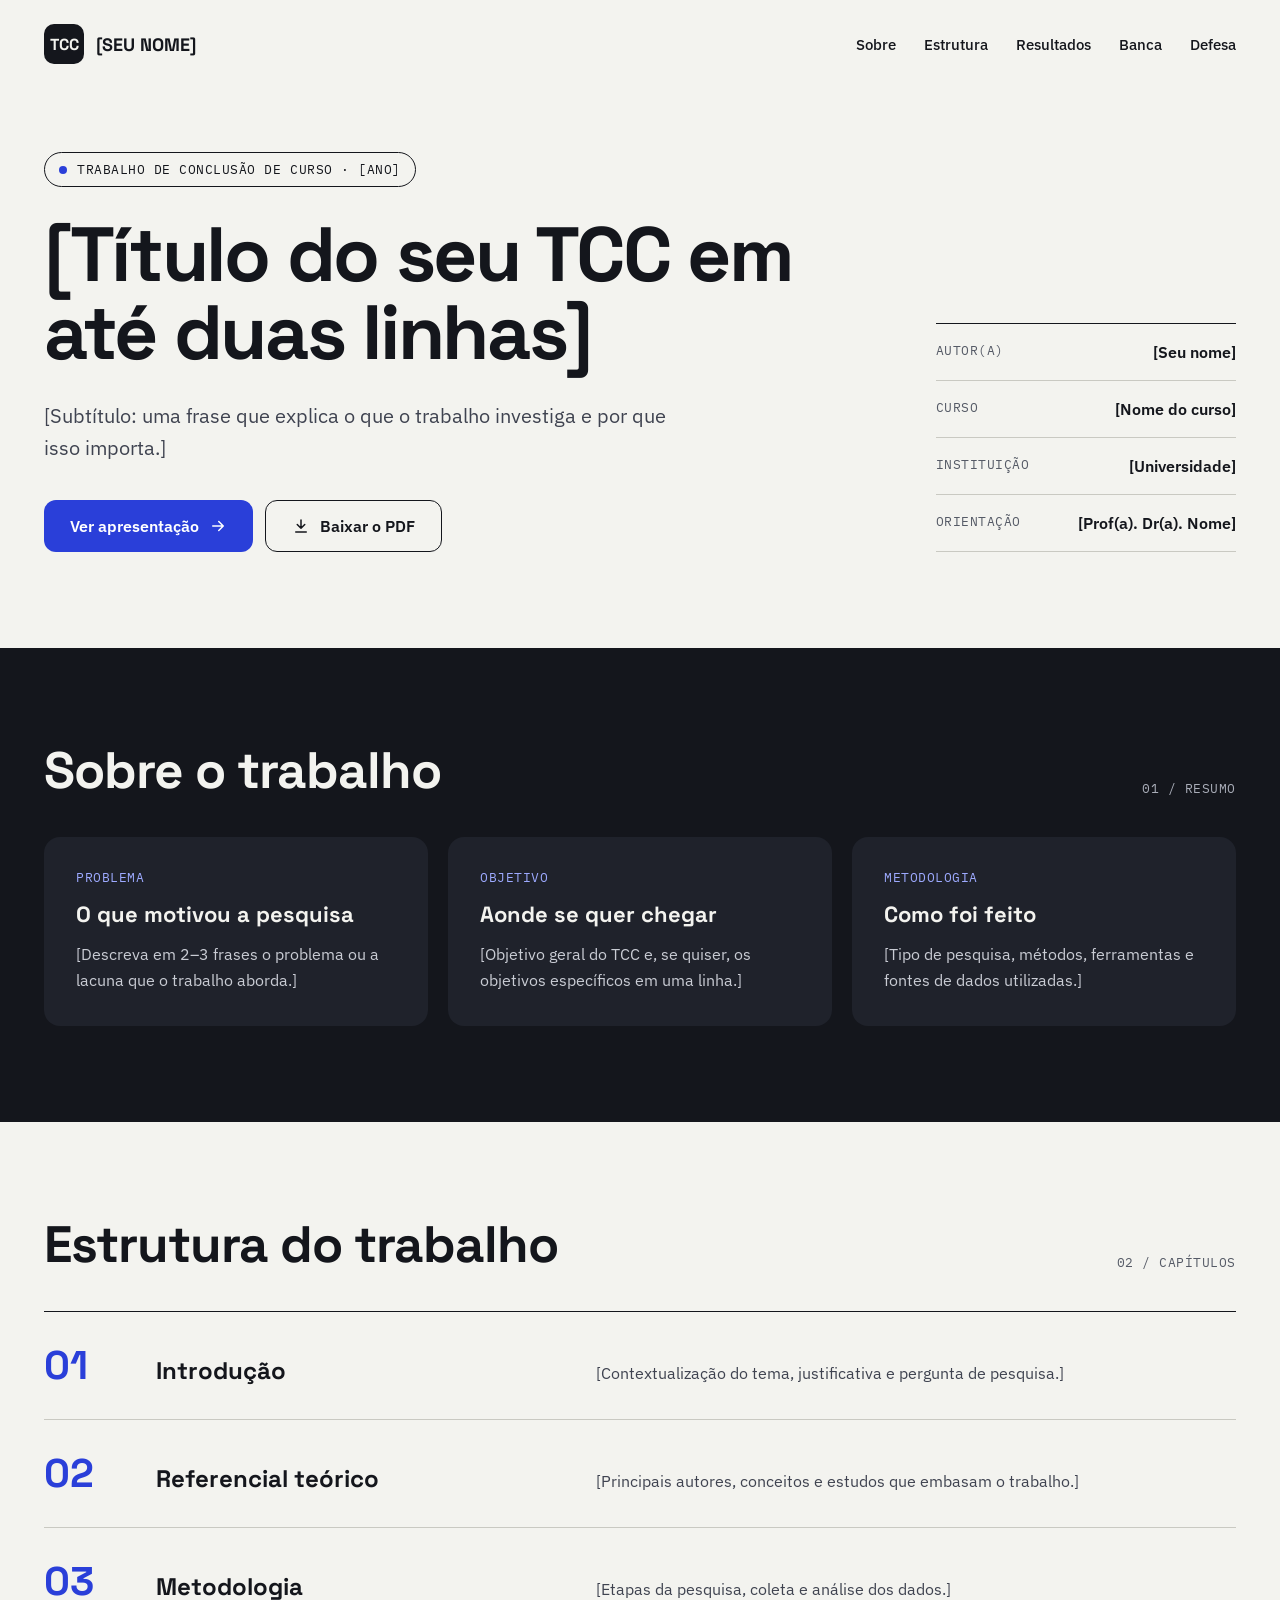
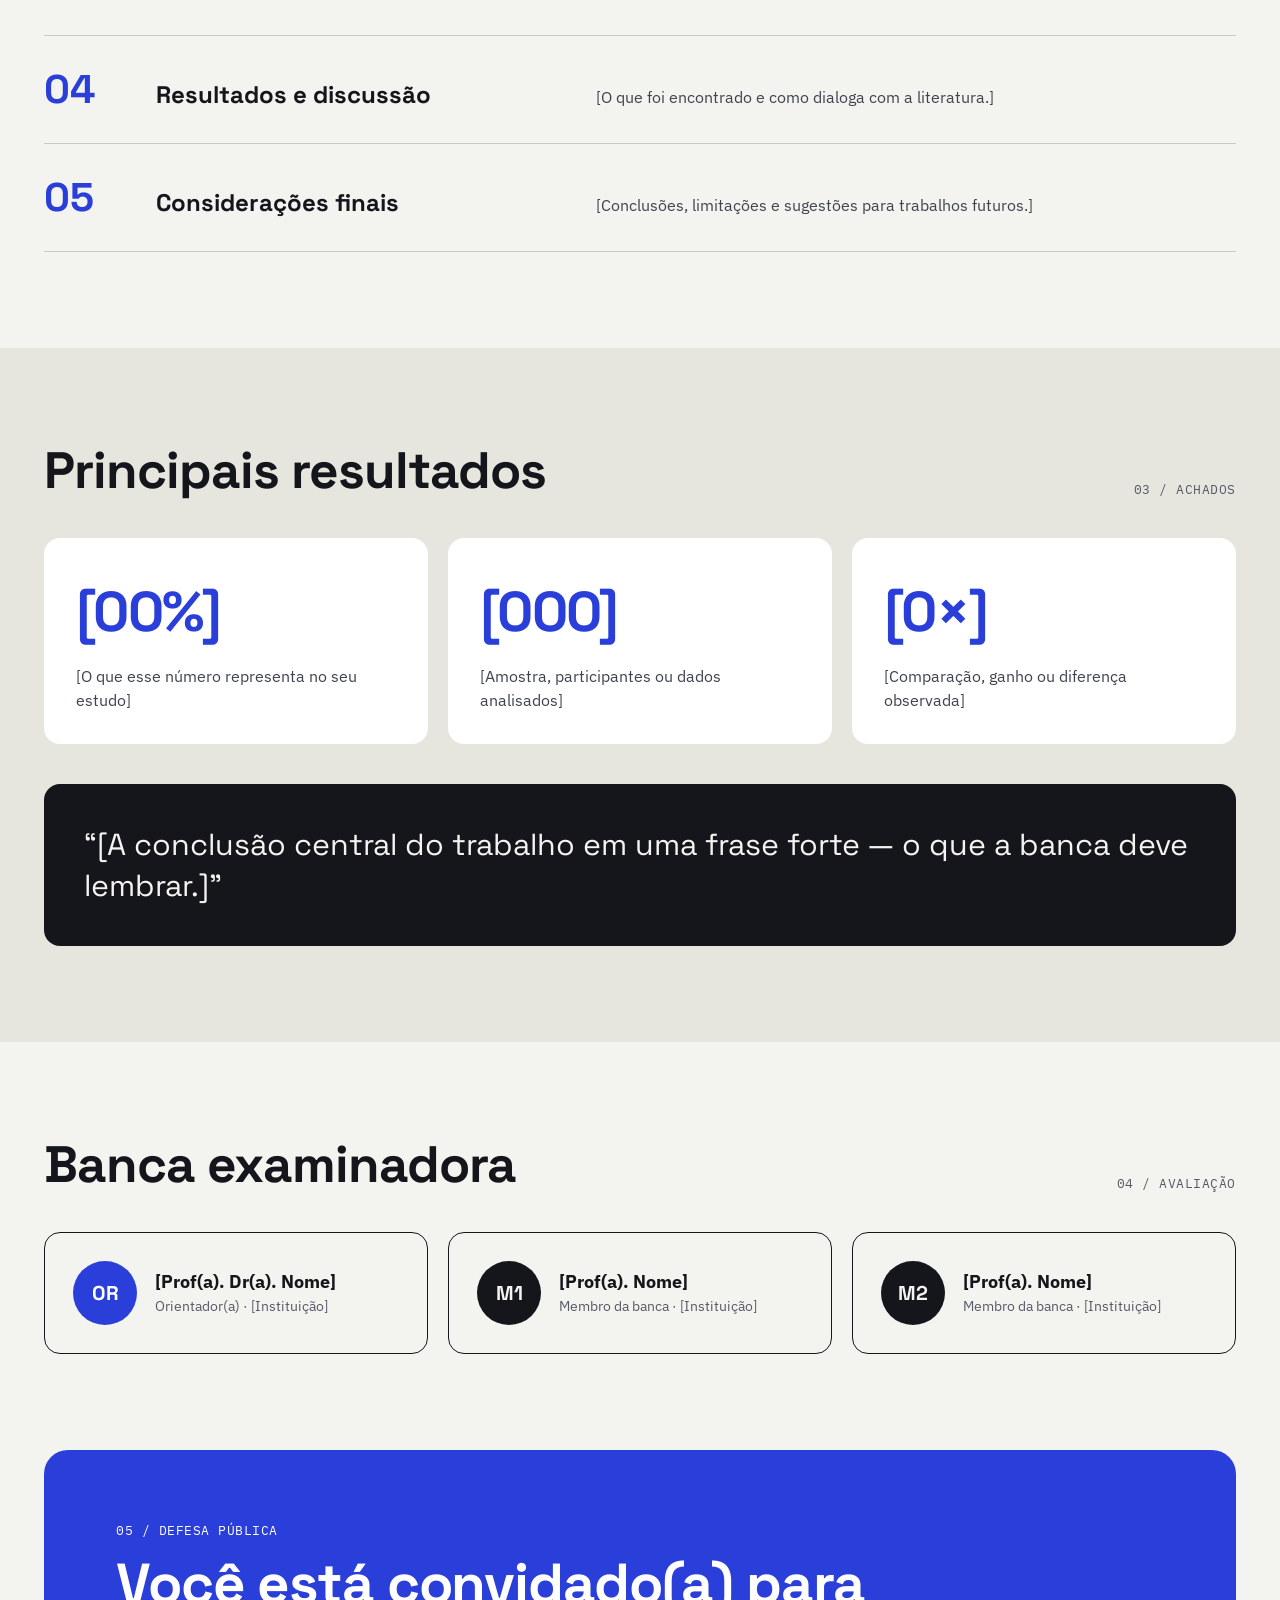
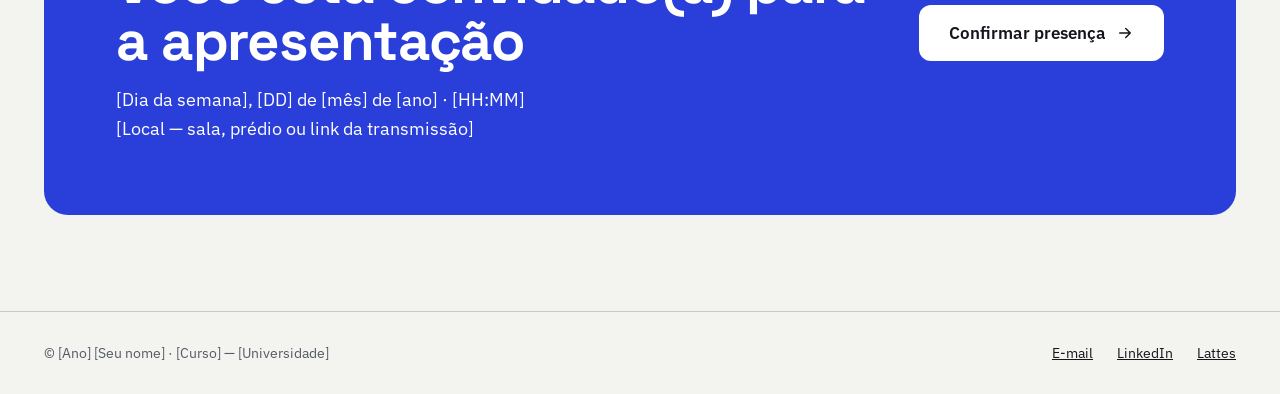
==== index.html @ eeca6f29 "Create index.html for TCC landing page Initial commit of the landing page for TCC presentation." ====
<!doctype html>
<html lang="pt-BR">
<head>
<meta charset="utf-8">
<meta name="viewport" content="width=device-width, initial-scale=1">
<title>Apresentação do TCC</title>
<meta name="description" content="Landing page de apresentação do Trabalho de Conclusão de Curso.">
<link rel="preconnect" href="https://fonts.googleapis.com">
<link href="https://fonts.googleapis.com/css2?family=Space+Grotesk:wght@500;700&family=IBM+Plex+Sans:wght@400;500;600&family=IBM+Plex+Mono:wght@500&display=swap" rel="stylesheet">
<style>
:root{--ink:#14161C;--paper:#F3F3EF;--accent:#2A3FD9;--accent-l:#9DAAFF;--muted:#3F4350;--soft:#555A66;--line:#C9C9C2}
*{box-sizing:border-box}
html{scroll-behavior:smooth}
body{margin:0;background:var(--paper);color:var(--ink);font-family:'IBM Plex Sans',system-ui,sans-serif}
a{color:var(--ink)}a:hover{color:var(--accent)}
h1,h2,h3,.d{font-family:'Space Grotesk',sans-serif}
.m{font-family:'IBM Plex Mono',monospace;font-size:13px;letter-spacing:.04em;color:var(--soft)}
.w{max-width:1240px;margin:0 auto;padding:96px 24px;display:flex;flex-direction:column;gap:40px}
.row{display:flex;flex-wrap:wrap;gap:24px;justify-content:space-between;align-items:flex-end}
h2{margin:0;font-size:clamp(2rem,4vw,3.2rem);letter-spacing:-.02em;line-height:1.05}
h3{margin:0;font-size:22px}
p{margin:0;line-height:1.6}
.grid{display:grid;grid-template-columns:repeat(auto-fit,minmax(260px,1fr));gap:20px}
.btn{display:inline-flex;align-items:center;gap:10px;min-height:52px;padding:0 26px;border-radius:12px;text-decoration:none;font-weight:600;font-size:16px}
.btn svg{width:18px;height:18px}
.pri{background:var(--accent);color:#fff}.pri:hover{color:#fff;opacity:.9}
.sec{border:1.5px solid var(--ink)}
header{max-width:1240px;margin:0 auto;padding:24px;display:flex;flex-wrap:wrap;gap:16px;align-items:center;justify-content:space-between}
.logo{display:flex;align-items:center;gap:12px;font-weight:700;font-size:18px}
.logo b{width:40px;height:40px;border-radius:10px;background:var(--ink);color:var(--paper);display:flex;align-items:center;justify-content:center;font-size:16px}
nav{display:flex;flex-wrap:wrap;gap:8px 28px;font-size:15px;font-weight:500}
nav a{text-decoration:none;padding:10px 0}
.hero{max-width:1240px;margin:0 auto;padding:64px 24px 96px;display:flex;flex-wrap:wrap;gap:56px;align-items:flex-end}
.hero>div{flex:999 1 560px;min-width:0;display:flex;flex-direction:column;gap:28px}
.pill{display:inline-flex;align-self:flex-start;align-items:center;gap:10px;padding:8px 14px;border:1.5px solid var(--ink);border-radius:999px;color:var(--ink)}
.pill i{width:8px;height:8px;border-radius:50%;background:var(--accent)}
h1{margin:0;font-size:clamp(2.6rem,6vw,5.2rem);line-height:1.02;letter-spacing:-.03em}
.lead{max-width:640px;font-size:1.25rem;color:var(--muted)}
dl{flex:1 1 300px;margin:0;border-top:1.5px solid var(--ink)}
dl div{padding:18px 0;border-bottom:1px solid var(--line);display:flex;justify-content:space-between;gap:16px}
dd{margin:0;font-weight:600;text-align:right}
.dark{background:var(--ink);color:var(--paper)}
.dark .m{color:#A9ADB8}
.card{padding:32px;border-radius:16px;background:#1F222B;display:flex;flex-direction:column;gap:14px}
.card .m{color:var(--accent-l)}
.card p{color:#C9CCD4}
ol{list-style:none;margin:0;padding:0;border-top:1.5px solid var(--ink)}
li{display:flex;flex-wrap:wrap;gap:12px 40px;align-items:baseline;padding:28px 0;border-bottom:1px solid var(--line)}
li .n{flex:0 0 72px;font-weight:700;font-size:40px;color:var(--accent)}
li .t{flex:1 1 240px;font-weight:700;font-size:24px}
li p{flex:2 1 320px;color:var(--muted)}
.alt{background:#E6E6DF}
.stat{padding:32px;border-radius:16px;background:#fff;display:flex;flex-direction:column;gap:10px}
.stat .d{font-weight:700;font-size:56px;letter-spacing:-.03em;color:var(--accent)}
.stat span{color:var(--muted);line-height:1.5}
blockquote{margin:0;padding:40px;border-radius:16px;background:var(--ink);color:var(--paper);font-family:'Space Grotesk',sans-serif;font-size:clamp(1.3rem,2.4vw,1.9rem);line-height:1.35}
.member{padding:28px;border:1.5px solid var(--ink);border-radius:16px;display:flex;gap:18px;align-items:center}
.av{flex:0 0 64px;height:64px;border-radius:50%;background:var(--ink);color:var(--paper);display:flex;align-items:center;justify-content:center;font-weight:700;font-size:20px}
.av.a{background:var(--accent);color:#fff}
.member div{display:flex;flex-direction:column;gap:4px}
.member strong{font-size:18px}.member small{font-size:14px;color:var(--soft)}
.cta{border-radius:24px;background:var(--accent);color:#fff;padding:clamp(32px,6vw,72px);display:flex;flex-wrap:wrap;gap:40px;align-items:center;justify-content:space-between}
.cta>div{flex:999 1 420px;min-width:0;display:flex;flex-direction:column;gap:16px}
.cta .m{color:#fff}
.cta h2{font-size:clamp(2rem,4.4vw,3.6rem);line-height:1.02}
.cta p{font-size:18px}
.cta .btn{background:#fff;color:var(--ink);min-height:56px;padding:0 30px;font-size:17px}
footer{border-top:1px solid var(--line)}
footer>div{max-width:1240px;margin:0 auto;padding:32px 24px;display:flex;flex-wrap:wrap;gap:16px;justify-content:space-between;font-size:14px;color:var(--soft)}
footer span:last-child{display:flex;gap:24px}
</style>
</head>
<body>
<header>
<div class="logo d"><b>TCC</b>[SEU NOME]</div>
<nav aria-label="Seções"><a href="#sobre">Sobre</a><a href="#estrutura">Estrutura</a><a href="#resultados">Resultados</a><a href="#banca">Banca</a><a href="#defesa">Defesa</a></nav>
</header>
<section class="hero">
<div>
<span class="pill m"><i></i>TRABALHO DE CONCLUSÃO DE CURSO · [ANO]</span>
<h1>[Título do seu TCC em até duas linhas]</h1>
<p class="lead">[Subtítulo: uma frase que explica o que o trabalho investiga e por que isso importa.]</p>
<div style="display:flex;flex-wrap:wrap;gap:12px;margin-top:8px">
<a class="btn pri" href="#defesa">Ver apresentação <svg viewBox="0 0 24 24" fill="none" stroke="currentColor" stroke-width="2" stroke-linecap="round" stroke-linejoin="round" aria-hidden="true"><path d="M5 12h14M13 6l6 6-6 6"/></svg></a>
<a class="btn sec" href="#"><svg viewBox="0 0 24 24" fill="none" stroke="currentColor" stroke-width="2" stroke-linecap="round" stroke-linejoin="round" aria-hidden="true"><path d="M12 4v11M7 10l5 5 5-5M5 20h14"/></svg> Baixar o PDF</a>
</div>
</div>
<dl>
<div><dt class="m">AUTOR(A)</dt><dd>[Seu nome]</dd></div>
<div><dt class="m">CURSO</dt><dd>[Nome do curso]</dd></div>
<div><dt class="m">INSTITUIÇÃO</dt><dd>[Universidade]</dd></div>
<div><dt class="m">ORIENTAÇÃO</dt><dd>[Prof(a). Dr(a). Nome]</dd></div>
</dl>
</section>
<section id="sobre" class="dark"><div class="w">
<div class="row"><h2>Sobre o trabalho</h2><span class="m">01 / RESUMO</span></div>
<div class="grid">
<article class="card"><span class="m">PROBLEMA</span><h3>O que motivou a pesquisa</h3><p>[Descreva em 2–3 frases o problema ou a lacuna que o trabalho aborda.]</p></article>
<article class="card"><span class="m">OBJETIVO</span><h3>Aonde se quer chegar</h3><p>[Objetivo geral do TCC e, se quiser, os objetivos específicos em uma linha.]</p></article>
<article class="card"><span class="m">METODOLOGIA</span><h3>Como foi feito</h3><p>[Tipo de pesquisa, métodos, ferramentas e fontes de dados utilizadas.]</p></article>
</div>
</div></section>
<section id="estrutura" class="w">
<div class="row"><h2>Estrutura do trabalho</h2><span class="m">02 / CAPÍTULOS</span></div>
<ol>
<li><span class="n d">01</span><span class="t d">Introdução</span><p>[Contextualização do tema, justificativa e pergunta de pesquisa.]</p></li>
<li><span class="n d">02</span><span class="t d">Referencial teórico</span><p>[Principais autores, conceitos e estudos que embasam o trabalho.]</p></li>
<li><span class="n d">03</span><span class="t d">Metodologia</span><p>[Etapas da pesquisa, coleta e análise dos dados.]</p></li>
<li><span class="n d">04</span><span class="t d">Resultados e discussão</span><p>[O que foi encontrado e como dialoga com a literatura.]</p></li>
<li><span class="n d">05</span><span class="t d">Considerações finais</span><p>[Conclusões, limitações e sugestões para trabalhos futuros.]</p></li>
</ol>
</section>
<section id="resultados" class="alt"><div class="w">
<div class="row"><h2>Principais resultados</h2><span class="m">03 / ACHADOS</span></div>
<div class="grid">
<div class="stat"><span class="d">[00%]</span><span>[O que esse número representa no seu estudo]</span></div>
<div class="stat"><span class="d">[000]</span><span>[Amostra, participantes ou dados analisados]</span></div>
<div class="stat"><span class="d">[0×]</span><span>[Comparação, ganho ou diferença observada]</span></div>
</div>
<blockquote>“[A conclusão central do trabalho em uma frase forte — o que a banca deve lembrar.]”</blockquote>
</div></section>
<section id="banca" class="w">
<div class="row"><h2>Banca examinadora</h2><span class="m">04 / AVALIAÇÃO</span></div>
<div class="grid">
<div class="member"><span class="av a d">OR</span><div><strong>[Prof(a). Dr(a). Nome]</strong><small>Orientador(a) · [Instituição]</small></div></div>
<div class="member"><span class="av d">M1</span><div><strong>[Prof(a). Nome]</strong><small>Membro da banca · [Instituição]</small></div></div>
<div class="member"><span class="av d">M2</span><div><strong>[Prof(a). Nome]</strong><small>Membro da banca · [Instituição]</small></div></div>
</div>
</section>
<section id="defesa" style="max-width:1240px;margin:0 auto;padding:0 24px 96px">
<div class="cta">
<div><span class="m">05 / DEFESA PÚBLICA</span><h2>Você está convidado(a) para a apresentação</h2><p>[Dia da semana], [DD] de [mês] de [ano] · [HH:MM]<br>[Local — sala, prédio ou link da transmissão]</p></div>
<a class="btn" href="#">Confirmar presença <svg viewBox="0 0 24 24" fill="none" stroke="currentColor" stroke-width="2" stroke-linecap="round" stroke-linejoin="round" aria-hidden="true"><path d="M5 12h14M13 6l6 6-6 6"/></svg></a>
</div>
</section>
<footer><div><span>© [Ano] [Seu nome] · [Curso] — [Universidade]</span><span><a href="#">E-mail</a><a href="#">LinkedIn</a><a href="#">Lattes</a></span></div></footer>
</body>
</html>
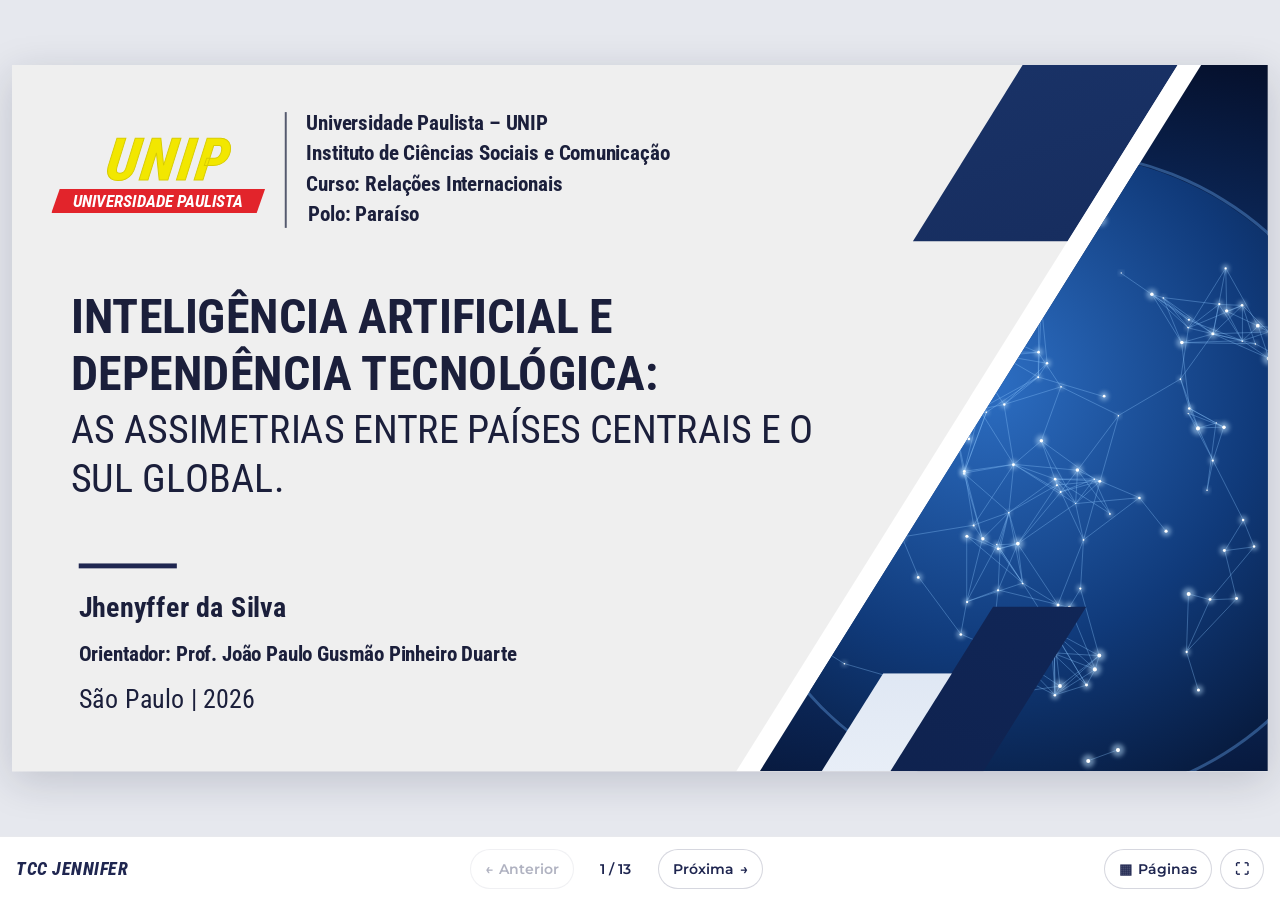
==== commit f239ac85: "Revise index.html for TCC presentation Updated the HTML structure and content for TCC presentation." ====
--- a/index.html
+++ b/index.html
@@ -1,138 +1,171 @@
-<!doctype html>
+<!DOCTYPE html>
 <html lang="pt-BR">
 <head>
-<meta charset="utf-8">
-<meta name="viewport" content="width=device-width, initial-scale=1">
-<title>Apresentação do TCC</title>
-<meta name="description" content="Landing page de apresentação do Trabalho de Conclusão de Curso.">
-<link rel="preconnect" href="https://fonts.googleapis.com">
-<link href="https://fonts.googleapis.com/css2?family=Space+Grotesk:wght@500;700&family=IBM+Plex+Sans:wght@400;500;600&family=IBM+Plex+Mono:wght@500&display=swap" rel="stylesheet">
-<style>
-:root{--ink:#14161C;--paper:#F3F3EF;--accent:#2A3FD9;--accent-l:#9DAAFF;--muted:#3F4350;--soft:#555A66;--line:#C9C9C2}
-*{box-sizing:border-box}
-html{scroll-behavior:smooth}
-body{margin:0;background:var(--paper);color:var(--ink);font-family:'IBM Plex Sans',system-ui,sans-serif}
-a{color:var(--ink)}a:hover{color:var(--accent)}
-h1,h2,h3,.d{font-family:'Space Grotesk',sans-serif}
-.m{font-family:'IBM Plex Mono',monospace;font-size:13px;letter-spacing:.04em;color:var(--soft)}
-.w{max-width:1240px;margin:0 auto;padding:96px 24px;display:flex;flex-direction:column;gap:40px}
-.row{display:flex;flex-wrap:wrap;gap:24px;justify-content:space-between;align-items:flex-end}
-h2{margin:0;font-size:clamp(2rem,4vw,3.2rem);letter-spacing:-.02em;line-height:1.05}
-h3{margin:0;font-size:22px}
-p{margin:0;line-height:1.6}
-.grid{display:grid;grid-template-columns:repeat(auto-fit,minmax(260px,1fr));gap:20px}
-.btn{display:inline-flex;align-items:center;gap:10px;min-height:52px;padding:0 26px;border-radius:12px;text-decoration:none;font-weight:600;font-size:16px}
-.btn svg{width:18px;height:18px}
-.pri{background:var(--accent);color:#fff}.pri:hover{color:#fff;opacity:.9}
-.sec{border:1.5px solid var(--ink)}
-header{max-width:1240px;margin:0 auto;padding:24px;display:flex;flex-wrap:wrap;gap:16px;align-items:center;justify-content:space-between}
-.logo{display:flex;align-items:center;gap:12px;font-weight:700;font-size:18px}
-.logo b{width:40px;height:40px;border-radius:10px;background:var(--ink);color:var(--paper);display:flex;align-items:center;justify-content:center;font-size:16px}
-nav{display:flex;flex-wrap:wrap;gap:8px 28px;font-size:15px;font-weight:500}
-nav a{text-decoration:none;padding:10px 0}
-.hero{max-width:1240px;margin:0 auto;padding:64px 24px 96px;display:flex;flex-wrap:wrap;gap:56px;align-items:flex-end}
-.hero>div{flex:999 1 560px;min-width:0;display:flex;flex-direction:column;gap:28px}
-.pill{display:inline-flex;align-self:flex-start;align-items:center;gap:10px;padding:8px 14px;border:1.5px solid var(--ink);border-radius:999px;color:var(--ink)}
-.pill i{width:8px;height:8px;border-radius:50%;background:var(--accent)}
-h1{margin:0;font-size:clamp(2.6rem,6vw,5.2rem);line-height:1.02;letter-spacing:-.03em}
-.lead{max-width:640px;font-size:1.25rem;color:var(--muted)}
-dl{flex:1 1 300px;margin:0;border-top:1.5px solid var(--ink)}
-dl div{padding:18px 0;border-bottom:1px solid var(--line);display:flex;justify-content:space-between;gap:16px}
-dd{margin:0;font-weight:600;text-align:right}
-.dark{background:var(--ink);color:var(--paper)}
-.dark .m{color:#A9ADB8}
-.card{padding:32px;border-radius:16px;background:#1F222B;display:flex;flex-direction:column;gap:14px}
-.card .m{color:var(--accent-l)}
-.card p{color:#C9CCD4}
-ol{list-style:none;margin:0;padding:0;border-top:1.5px solid var(--ink)}
-li{display:flex;flex-wrap:wrap;gap:12px 40px;align-items:baseline;padding:28px 0;border-bottom:1px solid var(--line)}
-li .n{flex:0 0 72px;font-weight:700;font-size:40px;color:var(--accent)}
-li .t{flex:1 1 240px;font-weight:700;font-size:24px}
-li p{flex:2 1 320px;color:var(--muted)}
-.alt{background:#E6E6DF}
-.stat{padding:32px;border-radius:16px;background:#fff;display:flex;flex-direction:column;gap:10px}
-.stat .d{font-weight:700;font-size:56px;letter-spacing:-.03em;color:var(--accent)}
-.stat span{color:var(--muted);line-height:1.5}
-blockquote{margin:0;padding:40px;border-radius:16px;background:var(--ink);color:var(--paper);font-family:'Space Grotesk',sans-serif;font-size:clamp(1.3rem,2.4vw,1.9rem);line-height:1.35}
-.member{padding:28px;border:1.5px solid var(--ink);border-radius:16px;display:flex;gap:18px;align-items:center}
-.av{flex:0 0 64px;height:64px;border-radius:50%;background:var(--ink);color:var(--paper);display:flex;align-items:center;justify-content:center;font-weight:700;font-size:20px}
-.av.a{background:var(--accent);color:#fff}
-.member div{display:flex;flex-direction:column;gap:4px}
-.member strong{font-size:18px}.member small{font-size:14px;color:var(--soft)}
-.cta{border-radius:24px;background:var(--accent);color:#fff;padding:clamp(32px,6vw,72px);display:flex;flex-wrap:wrap;gap:40px;align-items:center;justify-content:space-between}
-.cta>div{flex:999 1 420px;min-width:0;display:flex;flex-direction:column;gap:16px}
-.cta .m{color:#fff}
-.cta h2{font-size:clamp(2rem,4.4vw,3.6rem);line-height:1.02}
-.cta p{font-size:18px}
-.cta .btn{background:#fff;color:var(--ink);min-height:56px;padding:0 30px;font-size:17px}
-footer{border-top:1px solid var(--line)}
-footer>div{max-width:1240px;margin:0 auto;padding:32px 24px;display:flex;flex-wrap:wrap;gap:16px;justify-content:space-between;font-size:14px;color:var(--soft)}
-footer span:last-child{display:flex;gap:24px}
-</style>
+  <meta charset="UTF-8">
+  <meta name="viewport" content="width=device-width, initial-scale=1.0">
+  <title>TCC Jennifer — Inteligência Artificial e Dependência Tecnológica</title>
+  <meta name="description" content="Apresentação do TCC de Jhenyffer da Silva (UNIP, Relações Internacionais): Inteligência artificial e dependência tecnológica — as assimetrias entre países centrais e o Sul Global.">
+  <link rel="icon" href="assets/img/favicon.svg" type="image/svg+xml">
+  <link rel="stylesheet" href="assets/css/style.css">
+  <style>
+    /* ---------- Capa (página 1) ---------- */
+    .capa .logo-unip { top: 70px; left: 40px; width: 218px; opacity: 1; }
+    .capa .logo-unip .unip { font-size: 60px; }
+    .capa .logo-unip .faixa { font-size: 17px; }
+
+    .capa .divisor { position: absolute; left: 278px; top: 48px; width: 2px; height: 118px; background: #555a6e; }
+    .capa .instituicao {
+      position: absolute; left: 300px; top: 44px;
+      font-family: 'Roboto Condensed', 'Arial Narrow', 'DejaVu Sans Condensed', sans-serif; font-weight: 700;
+      font-size: 21px; line-height: 31px; color: var(--ink);
+    }
+    .capa .instituicao p:last-child { padding-left: 2px; }
+
+    .capa .tit {
+      position: absolute; left: 60px; top: 228px; width: 720px;
+      font-family: 'Roboto Condensed', 'Arial Narrow', 'DejaVu Sans Condensed', sans-serif; color: var(--ink);
+    }
+    .capa .tit h1, .capa .tit h2 { white-space: nowrap; }
+    .capa .tit h1 { font-weight: 700; font-size: 49px; line-height: 58px; }
+    .capa .tit h2 { font-weight: 400; font-size: 41px; line-height: 50px; margin-top: 2px; }
+
+    .capa .regua { position: absolute; left: 68px; top: 508px; width: 100px; height: 5px; background: var(--navy); }
+    .capa .autora {
+      position: absolute; left: 68px; top: 536px;
+      font-family: 'Roboto Condensed', 'Arial Narrow', 'DejaVu Sans Condensed', sans-serif; color: var(--ink);
+    }
+    .capa .autora .nome { font-weight: 700; font-size: 29px; }
+    .capa .autora .orient { font-weight: 700; font-size: 21px; margin-top: 18px; }
+    .capa .autora .local { font-weight: 400; font-size: 27px; margin-top: 18px; }
+
+    .capa .faixa-escura {
+      position: absolute; inset: 0;
+      background: linear-gradient(160deg, #1d3a73, #10204a);
+      clip-path: polygon(1030px 0, 1188px 0, 1076px 180px, 918px 180px);
+    }
+    .capa .faixa-branca {
+      position: absolute; inset: 0; background: #fff;
+      clip-path: polygon(1188px 0, 1212px 0, 762px 720px, 738px 720px);
+    }
+    .capa .foto {
+      position: absolute; inset: 0;
+      clip-path: polygon(1212px 0, 1280px 0, 1280px 720px, 762px 720px);
+    }
+    .capa .foto svg { position: absolute; inset: 0; width: 1280px; height: 720px; }
+    .capa .faixa-baixo {
+      position: absolute; inset: 0;
+      background: linear-gradient(200deg, #14306a, #0d1d45);
+      clip-path: polygon(1000px 552px, 1095px 552px, 990px 720px, 895px 720px);
+    }
+    .capa .faixa-clara {
+      position: absolute; inset: 0;
+      background: linear-gradient(180deg, #a9bede, #e8eef7);
+      clip-path: polygon(888px 620px, 958px 620px, 895px 720px, 825px 720px);
+    }
+  </style>
 </head>
-<body>
-<header>
-<div class="logo d"><b>TCC</b>[SEU NOME]</div>
-<nav aria-label="Seções"><a href="#sobre">Sobre</a><a href="#estrutura">Estrutura</a><a href="#resultados">Resultados</a><a href="#banca">Banca</a><a href="#defesa">Defesa</a></nav>
-</header>
-<section class="hero">
-<div>
-<span class="pill m"><i></i>TRABALHO DE CONCLUSÃO DE CURSO · [ANO]</span>
-<h1>[Título do seu TCC em até duas linhas]</h1>
-<p class="lead">[Subtítulo: uma frase que explica o que o trabalho investiga e por que isso importa.]</p>
-<div style="display:flex;flex-wrap:wrap;gap:12px;margin-top:8px">
-<a class="btn pri" href="#defesa">Ver apresentação <svg viewBox="0 0 24 24" fill="none" stroke="currentColor" stroke-width="2" stroke-linecap="round" stroke-linejoin="round" aria-hidden="true"><path d="M5 12h14M13 6l6 6-6 6"/></svg></a>
-<a class="btn sec" href="#"><svg viewBox="0 0 24 24" fill="none" stroke="currentColor" stroke-width="2" stroke-linecap="round" stroke-linejoin="round" aria-hidden="true"><path d="M12 4v11M7 10l5 5 5-5M5 20h14"/></svg> Baixar o PDF</a>
-</div>
-</div>
-<dl>
-<div><dt class="m">AUTOR(A)</dt><dd>[Seu nome]</dd></div>
-<div><dt class="m">CURSO</dt><dd>[Nome do curso]</dd></div>
-<div><dt class="m">INSTITUIÇÃO</dt><dd>[Universidade]</dd></div>
-<div><dt class="m">ORIENTAÇÃO</dt><dd>[Prof(a). Dr(a). Nome]</dd></div>
-</dl>
-</section>
-<section id="sobre" class="dark"><div class="w">
-<div class="row"><h2>Sobre o trabalho</h2><span class="m">01 / RESUMO</span></div>
-<div class="grid">
-<article class="card"><span class="m">PROBLEMA</span><h3>O que motivou a pesquisa</h3><p>[Descreva em 2–3 frases o problema ou a lacuna que o trabalho aborda.]</p></article>
-<article class="card"><span class="m">OBJETIVO</span><h3>Aonde se quer chegar</h3><p>[Objetivo geral do TCC e, se quiser, os objetivos específicos em uma linha.]</p></article>
-<article class="card"><span class="m">METODOLOGIA</span><h3>Como foi feito</h3><p>[Tipo de pesquisa, métodos, ferramentas e fontes de dados utilizadas.]</p></article>
-</div>
-</div></section>
-<section id="estrutura" class="w">
-<div class="row"><h2>Estrutura do trabalho</h2><span class="m">02 / CAPÍTULOS</span></div>
-<ol>
-<li><span class="n d">01</span><span class="t d">Introdução</span><p>[Contextualização do tema, justificativa e pergunta de pesquisa.]</p></li>
-<li><span class="n d">02</span><span class="t d">Referencial teórico</span><p>[Principais autores, conceitos e estudos que embasam o trabalho.]</p></li>
-<li><span class="n d">03</span><span class="t d">Metodologia</span><p>[Etapas da pesquisa, coleta e análise dos dados.]</p></li>
-<li><span class="n d">04</span><span class="t d">Resultados e discussão</span><p>[O que foi encontrado e como dialoga com a literatura.]</p></li>
-<li><span class="n d">05</span><span class="t d">Considerações finais</span><p>[Conclusões, limitações e sugestões para trabalhos futuros.]</p></li>
-</ol>
-</section>
-<section id="resultados" class="alt"><div class="w">
-<div class="row"><h2>Principais resultados</h2><span class="m">03 / ACHADOS</span></div>
-<div class="grid">
-<div class="stat"><span class="d">[00%]</span><span>[O que esse número representa no seu estudo]</span></div>
-<div class="stat"><span class="d">[000]</span><span>[Amostra, participantes ou dados analisados]</span></div>
-<div class="stat"><span class="d">[0×]</span><span>[Comparação, ganho ou diferença observada]</span></div>
-</div>
-<blockquote>“[A conclusão central do trabalho em uma frase forte — o que a banca deve lembrar.]”</blockquote>
-</div></section>
-<section id="banca" class="w">
-<div class="row"><h2>Banca examinadora</h2><span class="m">04 / AVALIAÇÃO</span></div>
-<div class="grid">
-<div class="member"><span class="av a d">OR</span><div><strong>[Prof(a). Dr(a). Nome]</strong><small>Orientador(a) · [Instituição]</small></div></div>
-<div class="member"><span class="av d">M1</span><div><strong>[Prof(a). Nome]</strong><small>Membro da banca · [Instituição]</small></div></div>
-<div class="member"><span class="av d">M2</span><div><strong>[Prof(a). Nome]</strong><small>Membro da banca · [Instituição]</small></div></div>
-</div>
-</section>
-<section id="defesa" style="max-width:1240px;margin:0 auto;padding:0 24px 96px">
-<div class="cta">
-<div><span class="m">05 / DEFESA PÚBLICA</span><h2>Você está convidado(a) para a apresentação</h2><p>[Dia da semana], [DD] de [mês] de [ano] · [HH:MM]<br>[Local — sala, prédio ou link da transmissão]</p></div>
-<a class="btn" href="#">Confirmar presença <svg viewBox="0 0 24 24" fill="none" stroke="currentColor" stroke-width="2" stroke-linecap="round" stroke-linejoin="round" aria-hidden="true"><path d="M5 12h14M13 6l6 6-6 6"/></svg></a>
-</div>
-</section>
-<footer><div><span>© [Ano] [Seu nome] · [Curso] — [Universidade]</span><span><a href="#">E-mail</a><a href="#">LinkedIn</a><a href="#">Lattes</a></span></div></footer>
+<body data-pagina="1" data-raiz="">
+
+<main class="stage">
+  <div class="slide-holder">
+    <section class="slide capa" data-sem-moldura aria-label="Página 1 — Capa">
+
+      <div class="logo-unip" aria-label="UNIP — Universidade Paulista">
+        <div class="unip">UNIP</div>
+        <div class="faixa">UNIVERSIDADE PAULISTA</div>
+      </div>
+      <div class="divisor"></div>
+      <div class="instituicao">
+        <p>Universidade Paulista – UNIP</p>
+        <p>Instituto de Ciências Sociais e Comunicação</p>
+        <p>Curso: Relações Internacionais</p>
+        <p>Polo: Paraíso</p>
+      </div>
+
+      <div class="tit">
+        <h1>INTELIGÊNCIA ARTIFICIAL E<br>DEPENDÊNCIA TECNOLÓGICA:</h1>
+        <h2>AS ASSIMETRIAS ENTRE PAÍSES CENTRAIS E O<br>SUL GLOBAL.</h2>
+      </div>
+
+      <div class="regua"></div>
+      <div class="autora">
+        <p class="nome">Jhenyffer da Silva</p>
+        <p class="orient">Orientador: Prof. João Paulo Gusmão Pinheiro Duarte</p>
+        <p class="local">São Paulo | 2026</p>
+      </div>
+
+      <!-- Imagem diagonal: Terra à noite com rede de conexões -->
+      <div class="faixa-escura"></div>
+      <div class="faixa-branca"></div>
+      <div class="foto">
+        <svg id="terra" viewBox="0 0 1280 720" aria-hidden="true">
+          <defs>
+            <radialGradient id="ceu" cx="78%" cy="55%" r="60%">
+              <stop offset="0" stop-color="#1b4f9c"/>
+              <stop offset=".55" stop-color="#0c2a5e"/>
+              <stop offset="1" stop-color="#050f2a"/>
+            </radialGradient>
+            <radialGradient id="globo" cx="40%" cy="35%" r="70%">
+              <stop offset="0" stop-color="#2d6fc4"/>
+              <stop offset=".6" stop-color="#103a7a"/>
+              <stop offset="1" stop-color="#071a3d"/>
+            </radialGradient>
+            <filter id="brilho" x="-50%" y="-50%" width="200%" height="200%">
+              <feGaussianBlur stdDeviation="2.2"/>
+            </filter>
+          </defs>
+          <rect width="1280" height="720" fill="url(#ceu)"/>
+          <circle cx="1060" cy="420" r="330" fill="url(#globo)"/>
+          <circle cx="1060" cy="420" r="332" fill="none" stroke="#6fb4ff" stroke-opacity=".35" stroke-width="3"/>
+          <g id="rede"></g>
+        </svg>
+      </div>
+      <div class="faixa-baixo"></div>
+      <div class="faixa-clara"></div>
+    </section>
+  </div>
+</main>
+
+<script>
+  /* Rede de pontos luminosos sobre o globo (determinística) */
+  (function () {
+    var g = document.getElementById('rede');
+    var ns = 'http://www.w3.org/2000/svg';
+    var seed = 7;
+    function rnd() { seed = (seed * 9301 + 49297) % 233280; return seed / 233280; }
+    var pts = [];
+    while (pts.length < 140) {
+      var a = rnd() * Math.PI * 2, r = Math.sqrt(rnd()) * 320;
+      var x = 1060 + Math.cos(a) * r, y = 420 + Math.sin(a) * r;
+      /* concentra pontos em "continentes" */
+      var cont = (x > 960 && x < 1130 && y > 330 && y < 640) || (x > 860 && x < 1080 && y > 200 && y < 330) || (x > 1130 && y > 180 && y < 420);
+      if (cont || rnd() < .25) pts.push([x, y]);
+    }
+    var linhas = '';
+    for (var i = 0; i < pts.length; i++) {
+      for (var j = i + 1; j < pts.length; j++) {
+        var dx = pts[i][0] - pts[j][0], dy = pts[i][1] - pts[j][1];
+        if (dx * dx + dy * dy < 75 * 75 && rnd() < .55)
+          linhas += 'M' + pts[i][0].toFixed(0) + ' ' + pts[i][1].toFixed(0) + 'L' + pts[j][0].toFixed(0) + ' ' + pts[j][1].toFixed(0);
+      }
+    }
+    var p = document.createElementNS(ns, 'path');
+    p.setAttribute('d', linhas);
+    p.setAttribute('stroke', '#8cc8ff'); p.setAttribute('stroke-opacity', '.35'); p.setAttribute('stroke-width', '1');
+    g.appendChild(p);
+    pts.forEach(function (q) {
+      var s = .8 + rnd() * 2.2;
+      var c = document.createElementNS(ns, 'circle');
+      c.setAttribute('cx', q[0]); c.setAttribute('cy', q[1]); c.setAttribute('r', s * 2.2);
+      c.setAttribute('fill', '#bfe3ff'); c.setAttribute('opacity', '.5'); c.setAttribute('filter', 'url(#brilho)');
+      g.appendChild(c);
+      var d = document.createElementNS(ns, 'circle');
+      d.setAttribute('cx', q[0]); d.setAttribute('cy', q[1]); d.setAttribute('r', s * .7);
+      d.setAttribute('fill', '#ffffff');
+      g.appendChild(d);
+    });
+  })();
+</script>
+<script src="assets/js/site.js"></script>
 </body>
 </html>
--- a/assets/css/style.css
+++ b/assets/css/style.css
@@ -0,0 +1,302 @@
+/* =========================================================
+   TCC Jennifer — site gerado a partir da apresentação do Canva
+   Slide base: 1280 x 720 (16:9), escalado para caber na tela
+   ========================================================= */
+
+@import url('https://fonts.googleapis.com/css2?family=Montserrat:ital,wght@0,400;0,500;0,600;0,700;1,400;1,500&family=Roboto+Condensed:ital,wght@0,400;0,700;0,800;1,700;1,800&display=swap');
+
+:root {
+  --navy: #1f2650;
+  --navy-deep: #141a3a;
+  --ink: #1b1f3b;
+  --paper: #efefef;
+  --white: #ffffff;
+  --dot: #2f4fb3;
+  --unip-yellow: #f2e700;
+  --unip-red: #e2242b;
+  --stage: #e6e8ee;
+  --ui: #1f2650;
+  --ui-soft: rgba(31, 38, 80, .08);
+}
+
+* { box-sizing: border-box; margin: 0; padding: 0; }
+
+html, body { height: 100%; }
+
+body {
+  background: var(--stage);
+  font-family: 'Montserrat', system-ui, sans-serif;
+  color: var(--ink);
+  overflow: hidden;
+  -webkit-font-smoothing: antialiased;
+}
+
+/* ---------- Palco + escala do slide ---------- */
+.stage {
+  position: fixed;
+  inset: 0 0 64px 0;
+  display: grid;
+  place-items: center;
+}
+
+.slide-holder {
+  width: calc(1280px * var(--scale, 1));
+  height: calc(720px * var(--scale, 1));
+  position: relative;
+}
+
+.slide {
+  position: absolute;
+  top: 0; left: 0;
+  width: 1280px;
+  height: 720px;
+  transform: scale(var(--scale, 1));
+  transform-origin: top left;
+  background: var(--paper);
+  overflow: hidden;
+  box-shadow: 0 10px 40px rgba(20, 26, 58, .18);
+  animation: entra .45s ease both;
+}
+
+@keyframes entra {
+  from { opacity: 0; transform: scale(var(--scale, 1)) translateY(10px); }
+  to   { opacity: 1; transform: scale(var(--scale, 1)) translateY(0); }
+}
+
+.slide.branco { background: var(--white); }
+
+/* ---------- Pontilhado dos cantos ---------- */
+.dots { position: absolute; pointer-events: none; }
+.dots.tr { top: 0; right: 0; width: 230px; height: 210px; }
+.dots.bl { bottom: 0; left: 0; width: 230px; height: 210px; transform: rotate(180deg); }
+.dots circle { fill: var(--dot); }
+
+/* ---------- Logo UNIP ---------- */
+.logo-unip {
+  position: absolute;
+  top: 26px; left: 24px;
+  width: 200px;
+  user-select: none;
+}
+.logo-unip .unip {
+  font-family: 'Roboto Condensed', 'Arial Narrow', 'DejaVu Sans Condensed', sans-serif;
+  font-weight: 800;
+  font-style: italic;
+  font-size: 54px;
+  line-height: .9;
+  letter-spacing: 2px;
+  color: var(--unip-yellow);
+  text-align: center;
+  padding-left: 22px;
+  -webkit-text-stroke: 1px #d8cc00;
+  transform: skewX(-8deg);
+}
+.logo-unip .faixa {
+  margin-top: 2px;
+  background: var(--unip-red);
+  color: #fff;
+  font-family: 'Roboto Condensed', 'Arial Narrow', sans-serif;
+  font-weight: 700;
+  font-style: italic;
+  font-size: 15.5px;
+  white-space: nowrap;
+  letter-spacing: .2px;
+  text-align: center;
+  padding: 3px 0 2px;
+  clip-path: polygon(4% 0, 100% 0, 96% 100%, 0 100%);
+}
+.logo-unip.suave { opacity: .72; }
+
+/* ---------- Títulos ---------- */
+.titulo {
+  position: absolute;
+  top: 70px; left: 0; right: 0;
+  display: flex;
+  justify-content: center;
+  align-items: center;
+  gap: 8px;
+}
+.titulo h1 {
+  font-family: 'Roboto Condensed', 'Arial Narrow', 'DejaVu Sans Condensed', sans-serif;
+  font-weight: 800;
+  font-style: italic;
+  font-size: 41px;
+  text-transform: uppercase;
+  color: var(--ink);
+  text-decoration: underline;
+  text-decoration-thickness: 2px;
+  text-underline-offset: 5px;
+  letter-spacing: -.2px;
+}
+.titulo .icone { width: 62px; height: 62px; color: var(--ink); }
+
+.numero {
+  position: absolute;
+  right: 40px; bottom: 34px;
+  font-size: 15px;
+  color: var(--ink);
+}
+
+/* ---------- Listas com seta ---------- */
+.setas { list-style: none; }
+.setas li {
+  position: relative;
+  padding-left: 52px;
+  font-size: 25px;
+  line-height: 1.38;
+  text-align: justify;
+  margin-bottom: 26px;
+  color: #22284d;
+}
+.setas li::before {
+  content: '';
+  position: absolute;
+  left: 0; top: 17px;
+  width: 42px; height: 2px;
+  background: var(--navy);
+}
+.setas li::after {
+  content: '';
+  position: absolute;
+  left: 34px; top: 12px;
+  border-left: 10px solid var(--navy);
+  border-top: 6px solid transparent;
+  border-bottom: 6px solid transparent;
+}
+.setas.claras li { color: #fff; }
+.setas.claras li::before { background: #fff; }
+.setas.claras li::after { border-left-color: #fff; }
+
+/* ---------- Listas numeradas ---------- */
+.numerada {
+  list-style: none;
+  counter-reset: n;
+}
+.numerada li {
+  counter-increment: n;
+  position: relative;
+  font-size: 24px;
+  line-height: 1.3;
+  text-align: justify;
+  color: #22284d;
+}
+.numerada li::before {
+  content: counter(n) '.';
+  position: absolute;
+  right: 100%;
+  padding-right: 3px;
+}
+
+/* ---------- Caixas azul-marinho ---------- */
+.caixa {
+  background: var(--navy);
+  color: #fff;
+  border-radius: 60px;
+}
+
+/* =========================================================
+   Barra de navegação (fora do slide)
+   ========================================================= */
+.nav {
+  position: fixed;
+  left: 0; right: 0; bottom: 0;
+  height: 64px;
+  background: #fff;
+  border-top: 1px solid rgba(31, 38, 80, .1);
+  display: flex;
+  align-items: center;
+  justify-content: space-between;
+  padding: 0 16px;
+  gap: 12px;
+  font-family: 'Montserrat', sans-serif;
+  z-index: 20;
+}
+.nav .marca {
+  font-family: 'Roboto Condensed', 'Arial Narrow', 'DejaVu Sans Condensed', sans-serif;
+  font-weight: 800;
+  font-style: italic;
+  font-size: 18px;
+  color: var(--ui);
+  text-decoration: none;
+  letter-spacing: .5px;
+  white-space: nowrap;
+}
+.nav .centro { display: flex; align-items: center; gap: 10px; }
+.nav button, .nav a.btn {
+  appearance: none;
+  border: 1px solid rgba(31, 38, 80, .18);
+  background: #fff;
+  color: var(--ui);
+  height: 40px;
+  min-width: 40px;
+  padding: 0 14px;
+  border-radius: 999px;
+  font: 600 14px 'Montserrat', sans-serif;
+  display: inline-flex;
+  align-items: center;
+  justify-content: center;
+  gap: 6px;
+  cursor: pointer;
+  text-decoration: none;
+  transition: background .15s, transform .1s;
+}
+.nav button:hover, .nav a.btn:hover { background: var(--ui-soft); }
+.nav button:active, .nav a.btn:active { transform: scale(.96); }
+.nav .btn.desativado { opacity: .35; pointer-events: none; }
+.nav .contador { font-weight: 600; font-size: 14px; color: var(--ui); min-width: 64px; text-align: center; }
+.nav .dir { display: flex; gap: 8px; }
+
+/* Painel de páginas */
+.painel {
+  position: fixed;
+  inset: 0 0 64px 0;
+  background: rgba(20, 26, 58, .55);
+  backdrop-filter: blur(4px);
+  display: none;
+  z-index: 15;
+  overflow-y: auto;
+  padding: 32px 16px;
+}
+.painel.aberto { display: block; }
+.painel .grade {
+  max-width: 1100px;
+  margin: 0 auto;
+  display: grid;
+  grid-template-columns: repeat(auto-fill, minmax(200px, 1fr));
+  gap: 14px;
+}
+.painel a {
+  background: #fff;
+  border-radius: 12px;
+  padding: 16px;
+  text-decoration: none;
+  color: var(--ui);
+  display: flex;
+  flex-direction: column;
+  gap: 6px;
+  border: 2px solid transparent;
+  transition: border-color .15s, transform .15s;
+}
+.painel a:hover { border-color: var(--navy); transform: translateY(-2px); }
+.painel a.atual { border-color: var(--navy); }
+.painel a span { font-size: 12px; font-weight: 600; opacity: .6; }
+.painel a strong {
+  font-family: 'Roboto Condensed', 'Arial Narrow', 'DejaVu Sans Condensed', sans-serif;
+  font-style: italic;
+  font-weight: 800;
+  text-transform: uppercase;
+  font-size: 17px;
+  line-height: 1.15;
+}
+
+@media (max-width: 560px) {
+  .nav .marca { display: none; }
+  .nav .txt { display: none; }
+  .nav { padding: 0 10px; }
+}
+
+@media print {
+  .nav, .painel { display: none !important; }
+  body { overflow: visible; background: #fff; }
+  .stage { position: static; }
+}
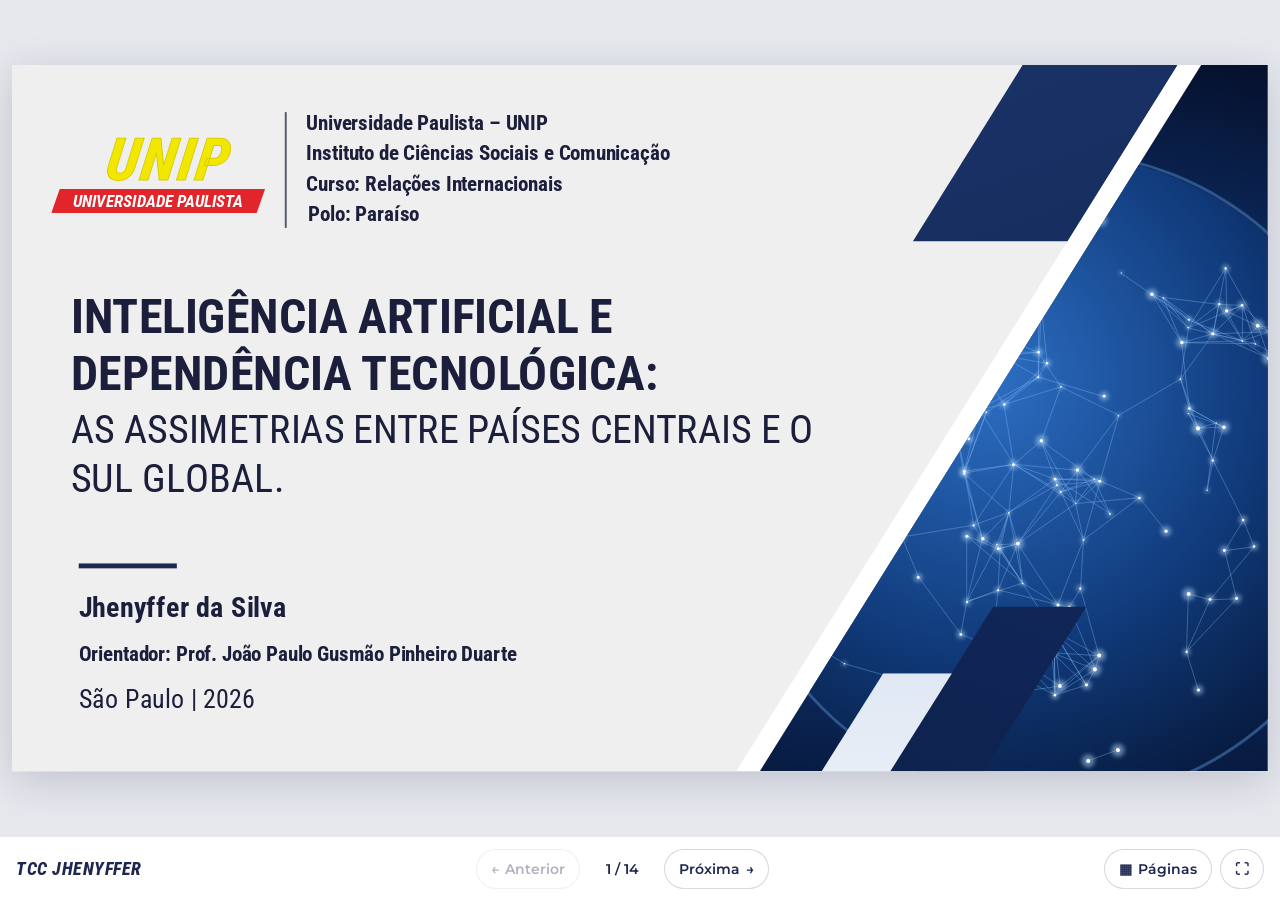
==== commit 3354f5bc: "Corrige o nome para Jhenyffer em todo o site" ====
--- a/index.html
+++ b/index.html
@@ -3,7 +3,7 @@
 <head>
   <meta charset="UTF-8">
   <meta name="viewport" content="width=device-width, initial-scale=1.0">
-  <title>TCC Jennifer — Inteligência Artificial e Dependência Tecnológica</title>
+  <title>TCC Jhenyffer — Inteligência Artificial e Dependência Tecnológica</title>
   <meta name="description" content="Apresentação do TCC de Jhenyffer da Silva (UNIP, Relações Internacionais): Inteligência artificial e dependência tecnológica — as assimetrias entre países centrais e o Sul Global.">
   <link rel="icon" href="assets/img/favicon.svg" type="image/svg+xml">
   <link rel="stylesheet" href="assets/css/style.css">
--- a/assets/css/style.css
+++ b/assets/css/style.css
@@ -1,5 +1,5 @@
 /* =========================================================
-   TCC Jennifer — site gerado a partir da apresentação do Canva
+   TCC Jhenyffer — site gerado a partir da apresentação do Canva
    Slide base: 1280 x 720 (16:9), escalado para caber na tela
    ========================================================= */
 
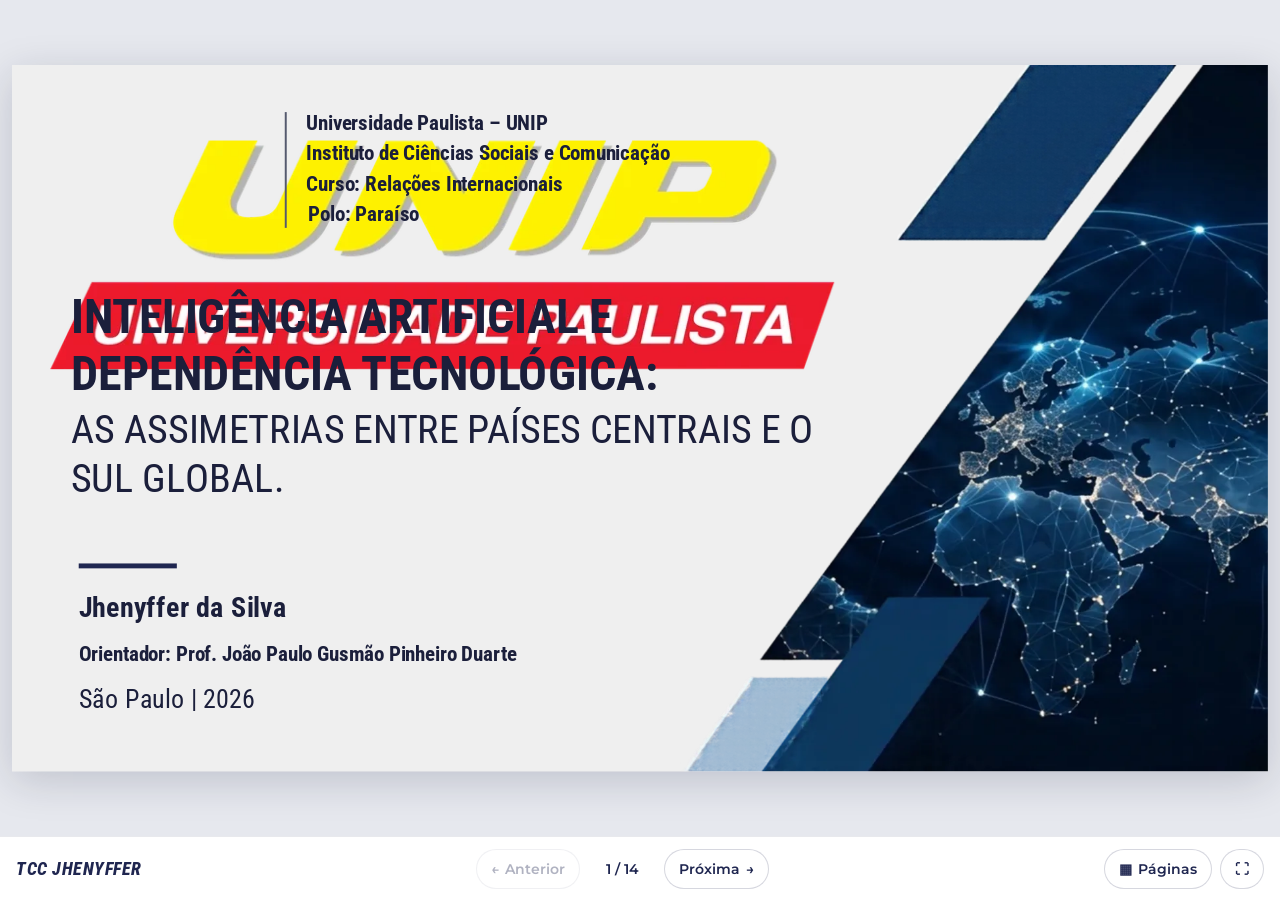
==== commit aaee7ee5: "Capa: usa a imagem e o logo da UNIP do Canva" ====
--- a/index.html
+++ b/index.html
@@ -9,9 +9,7 @@
   <link rel="stylesheet" href="assets/css/style.css">
   <style>
     /* ---------- Capa (página 1) ---------- */
-    .capa .logo-unip { top: 70px; left: 40px; width: 218px; opacity: 1; }
-    .capa .logo-unip .unip { font-size: 60px; }
-    .capa .logo-unip .faixa { font-size: 17px; }
+    .capa .logo-unip { top: 77px; left: 39px; width: 219px; opacity: 1; }
 
     .capa .divisor { position: absolute; left: 278px; top: 48px; width: 2px; height: 118px; background: #555a6e; }
     .capa .instituicao {
@@ -38,30 +36,8 @@
     .capa .autora .orient { font-weight: 700; font-size: 21px; margin-top: 18px; }
     .capa .autora .local { font-weight: 400; font-size: 27px; margin-top: 18px; }
 
-    .capa .faixa-escura {
-      position: absolute; inset: 0;
-      background: linear-gradient(160deg, #1d3a73, #10204a);
-      clip-path: polygon(1030px 0, 1188px 0, 1076px 180px, 918px 180px);
-    }
-    .capa .faixa-branca {
-      position: absolute; inset: 0; background: #fff;
-      clip-path: polygon(1188px 0, 1212px 0, 762px 720px, 738px 720px);
-    }
-    .capa .foto {
-      position: absolute; inset: 0;
-      clip-path: polygon(1212px 0, 1280px 0, 1280px 720px, 762px 720px);
-    }
-    .capa .foto svg { position: absolute; inset: 0; width: 1280px; height: 720px; }
-    .capa .faixa-baixo {
-      position: absolute; inset: 0;
-      background: linear-gradient(200deg, #14306a, #0d1d45);
-      clip-path: polygon(1000px 552px, 1095px 552px, 990px 720px, 895px 720px);
-    }
-    .capa .faixa-clara {
-      position: absolute; inset: 0;
-      background: linear-gradient(180deg, #a9bede, #e8eef7);
-      clip-path: polygon(888px 620px, 958px 620px, 895px 720px, 825px 720px);
-    }
+    /* Arte da direita (globo e faixas) exportada do Canva */
+    .capa .arte { position: absolute; left: 660px; top: 0; width: 620px; height: 720px; pointer-events: none; }
   </style>
 </head>
 <body data-pagina="1" data-raiz="">
@@ -71,8 +47,7 @@
     <section class="slide capa" data-sem-moldura aria-label="Página 1 — Capa">
 
       <div class="logo-unip" aria-label="UNIP — Universidade Paulista">
-        <div class="unip">UNIP</div>
-        <div class="faixa">UNIVERSIDADE PAULISTA</div>
+        <img src="assets/img/logo-unip.webp" alt="UNIP — Universidade Paulista">
       </div>
       <div class="divisor"></div>
       <div class="instituicao">
@@ -94,78 +69,12 @@
         <p class="local">São Paulo | 2026</p>
       </div>
 
-      <!-- Imagem diagonal: Terra à noite com rede de conexões -->
-      <div class="faixa-escura"></div>
-      <div class="faixa-branca"></div>
-      <div class="foto">
-        <svg id="terra" viewBox="0 0 1280 720" aria-hidden="true">
-          <defs>
-            <radialGradient id="ceu" cx="78%" cy="55%" r="60%">
-              <stop offset="0" stop-color="#1b4f9c"/>
-              <stop offset=".55" stop-color="#0c2a5e"/>
-              <stop offset="1" stop-color="#050f2a"/>
-            </radialGradient>
-            <radialGradient id="globo" cx="40%" cy="35%" r="70%">
-              <stop offset="0" stop-color="#2d6fc4"/>
-              <stop offset=".6" stop-color="#103a7a"/>
-              <stop offset="1" stop-color="#071a3d"/>
-            </radialGradient>
-            <filter id="brilho" x="-50%" y="-50%" width="200%" height="200%">
-              <feGaussianBlur stdDeviation="2.2"/>
-            </filter>
-          </defs>
-          <rect width="1280" height="720" fill="url(#ceu)"/>
-          <circle cx="1060" cy="420" r="330" fill="url(#globo)"/>
-          <circle cx="1060" cy="420" r="332" fill="none" stroke="#6fb4ff" stroke-opacity=".35" stroke-width="3"/>
-          <g id="rede"></g>
-        </svg>
-      </div>
-      <div class="faixa-baixo"></div>
-      <div class="faixa-clara"></div>
+      <!-- Imagem diagonal: Terra à noite com rede de conexões (do Canva) -->
+      <img class="arte" src="assets/img/capa-arte.webp" alt="">
     </section>
   </div>
 </main>
 
-<script>
-  /* Rede de pontos luminosos sobre o globo (determinística) */
-  (function () {
-    var g = document.getElementById('rede');
-    var ns = 'http://www.w3.org/2000/svg';
-    var seed = 7;
-    function rnd() { seed = (seed * 9301 + 49297) % 233280; return seed / 233280; }
-    var pts = [];
-    while (pts.length < 140) {
-      var a = rnd() * Math.PI * 2, r = Math.sqrt(rnd()) * 320;
-      var x = 1060 + Math.cos(a) * r, y = 420 + Math.sin(a) * r;
-      /* concentra pontos em "continentes" */
-      var cont = (x > 960 && x < 1130 && y > 330 && y < 640) || (x > 860 && x < 1080 && y > 200 && y < 330) || (x > 1130 && y > 180 && y < 420);
-      if (cont || rnd() < .25) pts.push([x, y]);
-    }
-    var linhas = '';
-    for (var i = 0; i < pts.length; i++) {
-      for (var j = i + 1; j < pts.length; j++) {
-        var dx = pts[i][0] - pts[j][0], dy = pts[i][1] - pts[j][1];
-        if (dx * dx + dy * dy < 75 * 75 && rnd() < .55)
-          linhas += 'M' + pts[i][0].toFixed(0) + ' ' + pts[i][1].toFixed(0) + 'L' + pts[j][0].toFixed(0) + ' ' + pts[j][1].toFixed(0);
-      }
-    }
-    var p = document.createElementNS(ns, 'path');
-    p.setAttribute('d', linhas);
-    p.setAttribute('stroke', '#8cc8ff'); p.setAttribute('stroke-opacity', '.35'); p.setAttribute('stroke-width', '1');
-    g.appendChild(p);
-    pts.forEach(function (q) {
-      var s = .8 + rnd() * 2.2;
-      var c = document.createElementNS(ns, 'circle');
-      c.setAttribute('cx', q[0]); c.setAttribute('cy', q[1]); c.setAttribute('r', s * 2.2);
-      c.setAttribute('fill', '#bfe3ff'); c.setAttribute('opacity', '.5'); c.setAttribute('filter', 'url(#brilho)');
-      g.appendChild(c);
-      var d = document.createElementNS(ns, 'circle');
-      d.setAttribute('cx', q[0]); d.setAttribute('cy', q[1]); d.setAttribute('r', s * .7);
-      d.setAttribute('fill', '#ffffff');
-      g.appendChild(d);
-    });
-  })();
-</script>
 <script src="assets/js/site.js"></script>
 </body>
 </html>
